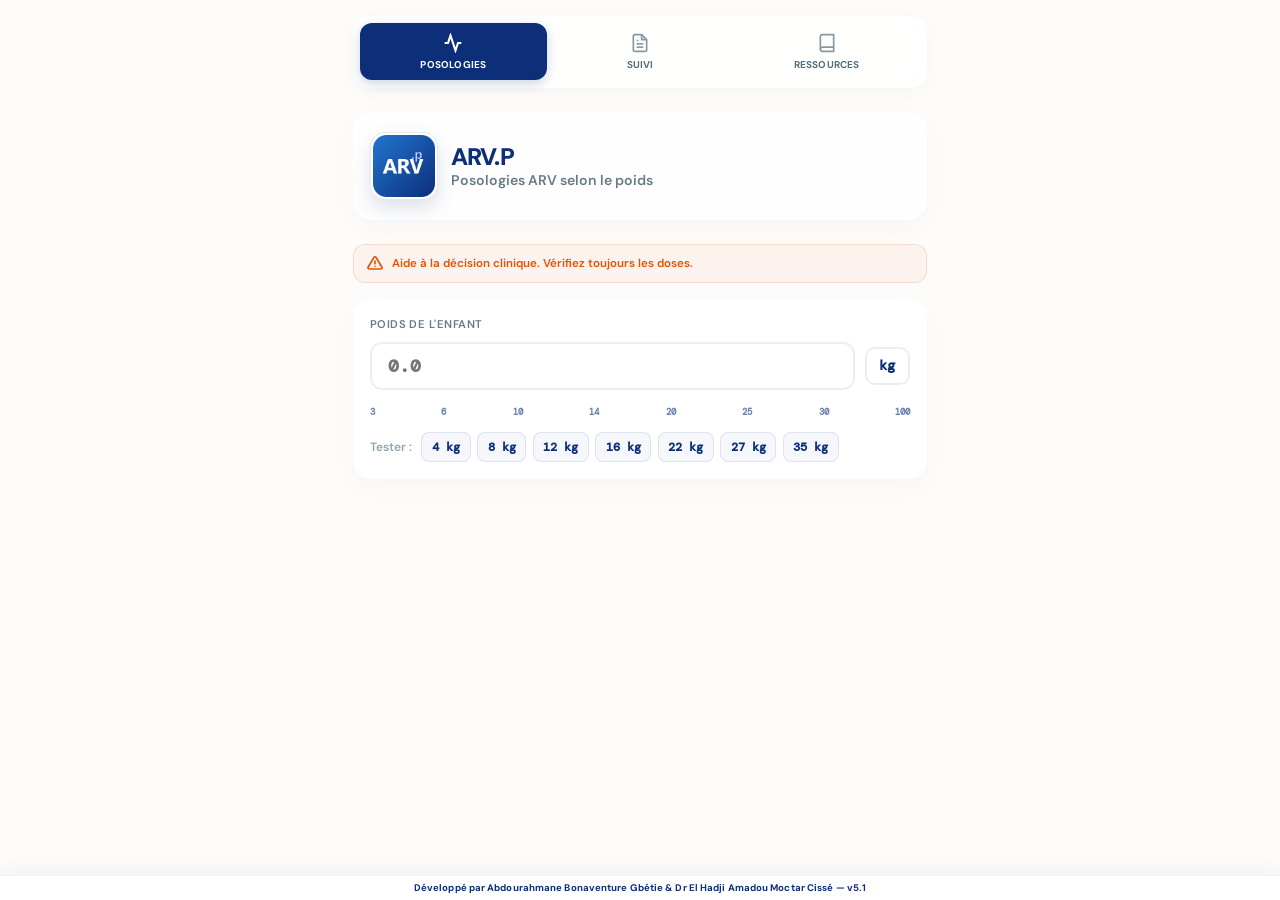
==== www/index.html @ 74e8edb6 "refactor: move project from C:/OneDrive to D:/ — remove all hardcoded C: paths, add .gitattributes f" ====
<!DOCTYPE html>
<html lang="fr">
<head>
  <meta charset="UTF-8"/>
  <meta name="viewport" content="width=device-width,initial-scale=1,viewport-fit=cover"/>
  <title>ARV.P</title>
  <meta name="description" content="Calculateur posologies ARV pédiatriques — Sénégal / OMS"/>
  <meta name="theme-color" content="#0d2f7a"/>
  <meta name="mobile-web-app-capable" content="yes"/>
  <meta name="apple-mobile-web-app-status-bar-style" content="black-translucent"/>
  <meta name="apple-mobile-web-app-title" content="ARV.P"/>
  <link rel="manifest" href="manifest.json"/>
  <link rel="apple-touch-icon" href="icons/icon-192.png"/>
  <link rel="icon" type="image/png" href="icons/icon-192.png"/>
  <link rel="preconnect" href="https://fonts.googleapis.com"/>
  <link href="https://fonts.googleapis.com/css2?family=DM+Sans:wght@400;500;600;700&family=DM+Mono:wght@400;500&display=swap" rel="stylesheet"/>
  <link rel="stylesheet" href="css/styles.css"/>
</head>
<body>
<div id="root">
  <div class="bg" aria-hidden="true"></div>
  <div id="app" role="main">
    <div class="install-banner" id="installBanner" role="complementary" aria-label="Installation de l'application">
      <div class="itext">Installer l'app sur votre téléphone pour l'utiliser hors ligne</div>
      <button type="button" class="ibtn" id="installBtn">Installer</button>
      <button type="button" class="idismiss" id="dismissBtn" aria-label="Fermer">✕</button>
    </div>

    <!-- Navigation Tabs -->
    <nav class="nav-tabs" id="navTabs">
      <button type="button" class="nav-btn active" data-page="calc">
        <svg width="20" height="20" viewBox="0 0 24 24" fill="none" stroke="currentColor" stroke-width="2"><path d="M22 12h-4l-3 9L9 3l-3 9H2"/></svg>
        <span>Posologies</span>
      </button>
      <button type="button" class="nav-btn" data-page="suivi">
        <svg width="20" height="20" viewBox="0 0 24 24" fill="none" stroke="currentColor" stroke-width="2"><path d="M14 2H6a2 2 0 0 0-2 2v16a2 2 0 0 0 2 2h12a2 2 0 0 0 2-2V8z"/><polyline points="14 2 14 8 20 8"/><line x1="16" y1="13" x2="8" y2="13"/><line x1="16" y1="17" x2="8" y2="17"/><polyline points="10 9 9 9 8 9"/></svg>
        <span>Suivi</span>
      </button>
      <button type="button" class="nav-btn" data-page="res">
        <svg width="20" height="20" viewBox="0 0 24 24" fill="none" stroke="currentColor" stroke-width="2"><path d="M4 19.5A2.5 2.5 0 0 1 6.5 17H20"/><path d="M6.5 2H20v20H6.5A2.5 2.5 0 0 1 4 19.5v-15A2.5 2.5 0 0 1 6.5 2z"/></svg>
        <span>Ressources</span>
      </button>
    </nav>

    <div class="header">
      <div class="header-top">
        <div class="hicon">
          <img src="icons/icon-192.png" alt="Logo PEC VIH">
        </div>
        <div class="header-titles">
          <h1>ARV.P</h1>
          <div class="subtitle" id="pageSubtitle">Posologies ARV selon le poids</div>
        </div>
      </div>
    </div>

    <!-- PAGE CALCULATEUR -->
    <div id="page-calc" class="page-content active">
      <div class="disclaimer">
        <svg width="16" height="16" viewBox="0 0 24 24" fill="none" stroke="currentColor" stroke-width="2.5" stroke-linecap="round" stroke-linejoin="round"><path d="M10.29 3.86L1.82 18a2 2 0 0 0 1.71 3h16.94a2 2 0 0 0 1.71-3L13.71 3.86a2 2 0 0 0-3.42 0z"/><line x1="12" y1="9" x2="12" y2="13"/><line x1="12" y1="17" x2="12.01" y2="17"/></svg>
        <span>Aide à la décision clinique. Vérifiez toujours les doses.</span>
      </div>

      <div class="card">
        <label class="wlabel" for="poids">Poids de l'enfant</label>
        <div class="wrow">
          <input type="number" id="poids" class="winput" step="0.1" min="0" placeholder="0.0" inputmode="decimal" aria-label="Poids de l'enfant en kilogrammes"/>
          <span class="ubadge">kg</span>
        </div>
        <div class="rbar" id="rbar" aria-hidden="true"></div>
        <div class="rlabels"><span>3</span><span>6</span><span>10</span><span>14</span><span>20</span><span>25</span><span>30</span><span>100</span></div>
        <div class="qtests">
          <span class="sep">Tester :</span>
          <button type="button" class="qbtn" data-kg="4">4 kg</button>
          <button type="button" class="qbtn" data-kg="8">8 kg</button>
          <button type="button" class="qbtn" data-kg="12">12 kg</button>
          <button type="button" class="qbtn" data-kg="16">16 kg</button>
          <button type="button" class="qbtn" data-kg="22">22 kg</button>
          <button type="button" class="qbtn" data-kg="27">27 kg</button>
          <button type="button" class="qbtn" data-kg="35">35 kg</button>
        </div>
      </div>
      <div id="error" style="display:none" class="errmsg" role="alert" aria-live="assertive">
        <svg width="15" height="15" viewBox="0 0 24 24" fill="none" stroke="currentColor" stroke-width="2" aria-hidden="true"><circle cx="12" cy="12" r="10"/><line x1="12" y1="8" x2="12" y2="12"/><line x1="12" y1="16" x2="12.01" y2="16"/></svg>
        <span id="errtxt"></span>
      </div>
      <div id="results" style="display:none" aria-live="polite" aria-label="Résultats des posologies"></div>
    </div>

    <!-- PAGE SUIVI -->
    <div id="page-suivi" class="page-content">
      <div id="results-suivi"></div>
    </div>

    <!-- PAGE RESSOURCE -->
    <div id="page-res" class="page-content">
      <div class="card" style='border-left:4px solid #1a4a96'><div class='slabel' style='color:#1a4a96;font-size:.9rem'>🚨 SIGNES D'APPEL DU VIH CHEZ L'ENFANT</div><div style='font-size:.78rem;color:#1a3a5c;margin-bottom:.8rem;line-height:1.4'>Rechercher systématiquement ces signes chez tout enfant suspecté ou confirmé VIH+ :</div><div style='font-size:.75rem;font-weight:700;margin-top:.6rem;color:#1a4a96;text-transform:uppercase'>Cassure de la courbe staturo-pondérale</div><ul class='rlist'><li class='ritem'><span class='rdot' style='background:#1a4a96'></span>Mauvaise prise pondérale</li><li class='ritem'><span class='rdot' style='background:#1a4a96'></span>Mauvaise croissance staturale</li></ul><div style='font-size:.75rem;font-weight:700;margin-top:.6rem;color:#1a4a96;text-transform:uppercase'>Signes neurologiques</div><ul class='rlist'><li class='ritem'><span class='rdot' style='background:#1a4a96'></span>Microcéphalie acquise</li><li class='ritem'><span class='rdot' style='background:#1a4a96'></span>Dyspraxie bucco-lingale</li></ul><div style='font-size:.75rem;font-weight:700;margin-top:.6rem;color:#1a4a96;text-transform:uppercase'>Infections</div><ul class='rlist'><li class='ritem'><span class='rdot' style='background:#1a4a96'></span>Muguet étendu hors période néonatale</li><li class='ritem'><span class='rdot' style='background:#1a4a96'></span>Écoulement de l'oreille persistant</li><li class='ritem'><span class='rdot' style='background:#1a4a96'></span>Infections sévères répétées</li></ul></div>
      <div class="card" style="padding:0; overflow:hidden; margin-bottom:.7rem; border-left:4px solid #1a5a9a">
        <div style="padding:1rem; padding-bottom:0">
          <div class="slabel" style="color:#1a5a9a; font-size:.9rem">Algorithme du diagnostic — enfant de moins de 14 mois</div>
        </div>
        <infant-followup-flowchart></infant-followup-flowchart>
      </div>
      <div class="card" style="padding:0; overflow:hidden; margin-bottom:.7rem; border-left:4px solid #b91c1c">
        <div style="padding:1rem; padding-bottom:0">
          <div class="slabel" style="color:#b91c1c; font-size:.9rem">Organigramme MVA — Prise en charge du VIH chez l'enfant</div>
        </div>
        <mva-pediatric-flowchart></mva-pediatric-flowchart>
      </div>
      <div id="results-res"></div>
    </div>

    <div class="footer">
      <div class="fauth">Développé par Abdourahmane Bonaventure Gbétie &amp; Dr El Hadji Amadou Moctar Cissé — v5.1</div>
    </div>
  </div>
</div>
<script src="js/data.js"></script>
<script src="js/validation.js"></script>
<script src="js/classification.js"></script>
<script src="js/render.js"></script>
<script src="js/ui.js"></script>
<script src="js/mva-pediatric-flowchart.js"></script>
<script src="js/infant-followup-flowchart.js"></script>
</body>
</html>
---- www/css/styles.css ----
*{box-sizing:border-box;margin:0;padding:0}
html{height:100%}
body{font-family:'DM Sans',sans-serif;background:#fdfcfb;height:100%;overflow:hidden;color:#2c3e50;line-height:1.5}
#root{position:fixed;inset:0;overflow-y:scroll;overflow-x:hidden;-webkit-overflow-scrolling:touch;overscroll-behavior:none;background:url(icons/ARV-P.png) center/cover no-repeat fixed}
.bg{position:fixed;top:0;left:0;width:100%;height:100%;z-index:-1;pointer-events:none}
.bg::before{
  content:'';position:absolute;top:0;left:0;width:100%;height:100%;
  background-color: transparent;
  background-image: url(icons/ARV-P.png);
  background-size: cover;
  background-position: center center;
  background-repeat: no-repeat;
  opacity: 0.08;
  filter: none;
}
#app{
  position:relative;
  z-index:1;
  max-width:600px;
  margin:0 auto;
  padding-top: max(1rem, env(safe-area-inset-top));
  padding-left: max(0.8rem, env(safe-area-inset-left));
  padding-right: max(0.8rem, env(safe-area-inset-right));
  padding-bottom: calc(100px + env(safe-area-inset-bottom));
  min-height: 100vh;
}

.nav-tabs {
  display: flex;
  background: rgba(255, 255, 255, 0.8);
  backdrop-filter: blur(12px);
  -webkit-backdrop-filter: blur(12px);
  border-radius: 16px;
  padding: 0.4rem;
  margin-bottom: 1.5rem;
  border: 1px solid rgba(255, 255, 255, 0.8);
  box-shadow: 0 4px 20px rgba(0,0,0,0.03);
  position: sticky;
  top: 1rem;
  z-index: 100;
}
.nav-btn {
  flex: 1;
  border: none;
  background: transparent;
  padding: 0.6rem 0.2rem;
  border-radius: 12px;
  display: flex;
  flex-direction: column;
  align-items: center;
  gap: 0.3rem;
  color: #546e7a;
  cursor: pointer;
  transition: all 0.2s ease;
  font-family: inherit;
}
.nav-btn span { font-size: 0.62rem; font-weight: 700; text-transform: uppercase; letter-spacing: 0.02em; }
.nav-btn svg { opacity: 0.7; }
.nav-btn.active { background: #0d2f7a; color: #fff; box-shadow: 0 4px 12px rgba(13,47,122,0.2); }
.nav-btn.active svg { opacity: 1; stroke-width: 2.5; }

.page-content { display: none; animation: fadeIn 0.3s ease; }
.page-content.active { display: block; }

@keyframes fadeIn { from { opacity: 0; transform: translateY(10px); } to { opacity: 1; transform: translateY(0); } }

.header{background:rgba(255,255,255,0.75);border-radius:20px;padding:1.2rem 1rem;margin-bottom:1.5rem;border:1px solid rgba(255,255,255,0.8);backdrop-filter:blur(12px);-webkit-backdrop-filter:blur(12px);box-shadow: 0 8px 32px rgba(0,0,0,0.03)}
.header-top{display:flex;flex-direction:row;align-items:center;text-align:left;gap:0.8rem;margin-bottom:0}
.hicon{width:clamp(54px, 16vw, 68px);height:clamp(54px, 16vw, 68px);border-radius:15px;display:flex;align-items:center;justify-content:center;flex-shrink:0;box-shadow:0 8px 20px rgba(13,47,122,0.15);overflow:hidden;background:#fff;padding:2px;border:1px solid rgba(13,47,122,0.1)}
.hicon img{width:100%;height:100%;object-fit:contain;display:block}
.header-titles{display:flex;flex-direction:column;gap:0.1rem;flex:1;min-width:0}
h1{font-size:clamp(1.2rem, 4.5vw, 1.5rem);font-weight:850;color:#0d2f7a;letter-spacing:-0.03em;line-height:1.1;overflow-wrap:break-word}
.subtitle{font-size:clamp(0.75rem, 3vw, 0.88rem);color:#546e7a;margin-left:0;font-weight:600;opacity:0.9;line-height:1.2;overflow-wrap:break-word}

.disclaimer{
  display: flex;
  align-items: center;
  gap: 0.6rem;
  background: rgba(230, 81, 0, 0.05);
  border: 1px solid rgba(230, 81, 0, 0.15);
  border-radius: 12px;
  padding: 0.6rem 0.8rem;
  margin-bottom: 1rem;
  color: #e65100;
  font-size: 0.72rem;
  font-weight: 600;
  backdrop-filter: blur(8px);
}

.card{background:rgba(255,255,255,0.85);border-radius:18px;border:1px solid rgba(255,255,255,1);padding:1rem;margin-bottom:1rem;backdrop-filter:blur(10px);box-shadow: 0 8px 30px rgba(0,0,0,0.03)}
.wlabel{font-size:0.7rem;font-weight:600;letter-spacing:0.04em;text-transform:uppercase;color:#546e7a;margin-bottom:0.6rem;display:block;opacity:0.9}
.wrow{display:flex;align-items:center;gap:0.6rem}
.winput{flex:1;height:48px;border:2px solid rgba(13,47,122,0.08);border-radius:12px;padding:0 1rem;font-size:1.1rem;font-family:'DM Mono',monospace;font-weight:600;color:#0d2f7a;background:rgba(255,255,255,0.9);outline:none;transition: all 0.2s ease}
.winput:focus{border-color:#0d2f7a;background:#fff;box-shadow: 0 0 0 4px rgba(13,47,122,0.05)}
.ubadge{font-family:'DM Mono',monospace;font-size:0.85rem;font-weight:600;color:#0d2f7a;background:#fff;border:2px solid rgba(13,47,122,0.08);border-radius:10px;padding:0.4rem 0.8rem;flex-shrink:0}
.rbar{margin-top:0.6rem;display:flex;gap:2px;height:4px}
.rseg{flex:1;border-radius:3px;background:rgba(26,79,150,.15);transition:background .2s}
.rseg.active{background:#2176d2}
.rlabels{display:flex;justify-content:space-between;margin-top:2px}
.rlabels span{font-family:'DM Mono',monospace;font-size:0.55rem;color:rgba(13,47,122,0.6);font-weight:600}
.qtests{display:flex;gap:0.4rem;flex-wrap:wrap;margin-top:0.8rem;align-items:center}
.qbtn{background:rgba(13,47,122,0.04);border:1px solid rgba(13,47,122,0.1);border-radius:8px;padding:0.4rem 0.6rem;font-family:'DM Mono',monospace;font-size:0.75rem;color:#0d2f7a;cursor:pointer;font-weight:600;transition: all 0.2s ease}
.qbtn:hover{background:rgba(13,47,122,0.08);border-color:rgba(13,47,122,0.2)}
.qbtn:active{transform: scale(0.96)}
.sep{color:#90a4ae;font-size:0.75rem;font-weight:600;margin-right:0.2rem}
.errmsg{background:rgba(255,220,220,.8);border:1px solid rgba(200,50,50,.3);color:#7a1212;border-radius:9px;padding:.7rem .9rem;font-size:.83rem;margin-bottom:.85rem;display:flex;align-items:center;gap:.45rem}
.slabel{font-size:0.64rem;font-weight:700;letter-spacing:0.04em;text-transform:uppercase;margin-bottom:1rem;display:flex;align-items:center;gap:0.35rem;white-space:nowrap}
.slabel::after{content:'';flex:1;height:1px;background:currentColor;opacity:0.1}
.sbadge{display:inline-block;padding:2px 6px;border-radius:4px;font-size:0.6rem;font-weight:800;border:1.5px solid;letter-spacing:0.04em;white-space:nowrap;vertical-align:middle}

.dchip {
  position: relative;
  background: rgba(255, 255, 255, 0.7);
  border-radius: 18px;
  padding: 1.1rem;
  padding-right: 3.8rem;
  margin-bottom: 0.8rem;
  border: 1px solid rgba(255, 255, 255, 0.8);
  box-shadow: 0 4px 12px rgba(0,0,0,0.02);
  display: flex;
  flex-direction: column;
  align-items: stretch;
  overflow: hidden;
}
.dchip-content {
  position: relative;
  z-index: 2;
  width: 100%;
}
.dname {
  font-size: 0.9rem;
  font-weight: 800;
  color: #0d2f7a;
  margin-bottom: 0.6rem;
  line-height: 1.2;
  word-wrap: break-word;
  padding-right: 0;
  display: flex;
  align-items: center;
  flex-wrap: wrap;
  gap: 0.4rem;
}
.disp-tag {
  font-size: 0.52rem;
  font-weight: 800;
  color: #fff;
  padding: 2px 6px;
  border-radius: 4px;
  text-transform: uppercase;
  letter-spacing: 0.02em;
  flex-shrink: 0;
  vertical-align: middle;
  margin-left: 8px;
  display: inline-block;
  opacity: 0.9;
}
.dchip-badges {
  display: flex;
  flex-wrap: wrap;
  gap: 0.5rem;
  padding: 0.4rem 0.2rem 0.1rem;
  border-top: 1px dashed rgba(0, 0, 0, 0.12);
  margin-top: 0.2rem;
}
.dchip-badge {
  display: inline-flex;
  align-items: center;
  font-size: 0.72rem;
  background: rgba(255, 255, 255, 0.55);
  border-radius: 8px;
  padding: 0.2rem 0.5rem;
}
.dchip-badge .disp-tag { margin-left: 6px; }
.dchip-mini-bottle {
  position: absolute;
  right: 10px;
  top: 50%;
  transform: translateY(-50%);
  height: 55px;
  width: auto;
  z-index: 1;
  opacity: 0.85;
  filter: drop-shadow(0 2px 6px rgba(0,0,0,0.12));
  pointer-events: none;
  display: block !important;
}
.ddose { position: relative; z-index: 2; width: 100%; }
.ddose-val{font-family:'DM Mono',monospace;font-size:0.88rem;font-weight:700;color:#0d2f7a}
.ddose-tag{font-size:0.58rem;font-weight:600;color:#546e7a;background:rgba(0,0,0,0.04);border-radius:5px;padding:0.15rem 0.4rem}
.ddose-heure{font-size:0.65rem;font-weight:600;color:#e65100;background:#fff3e0;border-radius:6px;padding:0.2rem 0.5rem}

.ddose-ms{display:inline-flex;flex-direction:column;background:rgba(255,255,255,0.5);border-radius:12px;padding:0.4rem 0.5rem;min-width:3.2rem;border:1px solid rgba(0,0,0,0.03)}
.ddose-lbl{font-size:0.58rem;font-weight:700;color:#546e7a;text-transform:uppercase;margin-bottom:0.3rem;text-align:center}
.pill-label{font-family:'DM Mono',monospace;font-size:0.75rem;font-weight:700;color:#0d2f7a;text-align:center;margin-top:0.2rem}
.pills-row{display:flex;flex-wrap:wrap;align-items:center;justify-content:center;gap:3px}

.protocole-box{display:flex;align-items:flex-start;gap:0.6rem;background:rgba(255,255,255,0.4);border-radius:12px;padding:0.8rem 1rem;margin-top:0.5rem;border:1px solid rgba(0,0,0,0.02)}
.protocole-lbl{font-size:0.65rem;font-weight:800;text-transform:uppercase;letter-spacing:0.05em;padding:0.2rem 0.4rem;border-radius:4px;background:rgba(0,0,0,0.05);flex-shrink:0}
.protocole-txt{font-size:0.82rem;font-weight:500;line-height:1.5;white-space:pre-line}
.tbtn{width:100%;background:rgba(255,255,255,0.7);border:1px solid rgba(255,255,255,1);border-radius:18px;padding:1.1rem 1.4rem;font-family:'DM Sans',sans-serif;font-size:0.9rem;font-weight:600;color:#0d2f7a;cursor:pointer;display:flex;align-items:center;justify-content:space-between;transition:all 0.2s;margin-bottom:.5rem;backdrop-filter:blur(10px);box-shadow: 0 4px 15px rgba(0,0,0,0.02)}
.tbtn.active{background:rgba(255,255,255,0.95);color:#0d2f7a;box-shadow: 0 8px 25px rgba(0,0,0,0.05);border-radius:18px 18px 0 0;margin-bottom:0}
.io-panel{max-height:0;overflow:hidden;transition:max-height .35s ease,opacity .25s ease,margin .25s ease;opacity:0;margin:0 .5rem .5rem;border-radius:0 0 14px 14px}
.io-panel.open{max-height:2000px;opacity:1;margin:0 .5rem .6rem}
.chevron{transition:transform .3s ease;flex-shrink:0}
.chevron.open{transform:rotate(180deg)}
.twrap{border-radius:8px;border:1px solid rgba(26,79,150,.2);overflow:hidden}
table{width:100%;border-collapse:separate;border-spacing:0;font-size:0.75rem;border-radius:12px;overflow:hidden;border:1px solid rgba(13,47,122,0.08)}
th{background:rgba(13,47,122,0.05);font-weight:700;font-size:0.65rem;letter-spacing:0.05em;text-transform:uppercase;color:#0d2f7a;padding:0.6rem 0.8rem;text-align:left;border-bottom:1px solid rgba(13,47,122,0.08)}
td{padding:0.6rem 0.8rem;border-bottom:1px solid rgba(13,47,122,0.04);color:#000}
tr:last-child td{border-bottom:none}
tr.hl td{background:rgba(13,47,122,0.08);font-weight:700;color:#000}
.rlist{list-style:none}
.ritem{padding:.4rem 0;border-bottom:1px solid rgba(26,79,150,.08);font-size:.8rem;color:#1a3a5c;display:flex;align-items:flex-start;gap:.45rem;line-height:1.42;overflow-wrap:break-word;word-break:break-word}
.ritem:last-child{border-bottom:none}
.rdot{width:5px;height:5px;border-radius:50%;background:#2176d2;margin-top:.4rem;flex-shrink:0}
.install-banner{display:none;background:rgba(200,225,255,.88);border:1px solid rgba(26,79,150,.35);border-radius:11px;padding:.8rem .95rem;margin-bottom:.85rem;align-items:center;gap:.65rem}
.install-banner.show{display:flex}
.ibtn{background:#1a5ab8;color:#fff;border:none;border-radius:7px;padding:.45rem .9rem;font-family:'DM Sans',sans-serif;font-size:.8rem;font-weight:700;cursor:pointer;flex-shrink:0}
.itext{font-size:.78rem;color:#0d2a4a;flex:1;overflow:hidden;text-overflow:ellipsis;white-space:nowrap}
.idismiss{background:none;border:none;color:rgba(26,79,150,.5);font-size:1.1rem;cursor:pointer;padding:0 .2rem;flex-shrink:0}

.footer{position:fixed;bottom:0;left:0;right:0;z-index:1000;text-align:center;padding:0.3rem 1rem;background:rgba(255,255,255,0.85);backdrop-filter:blur(12px);-webkit-backdrop-filter:blur(12px);border-top:1px solid rgba(0,0,0,0.05);box-shadow:0 -4px 20px rgba(0,0,0,0.05);padding-bottom:max(0.3rem,env(safe-area-inset-bottom));transition:transform .3s ease,opacity .3s ease}
.fsrc{font-size:0.58rem;color:#546e7a;margin-bottom:0.05rem;line-height:1.1;opacity:0.8}
.fauth{font-size:0.6rem;color:#0d2f7a;font-weight:700;letter-spacing:0.01em;overflow-wrap:break-word;word-break:break-word}

@media (max-width: 360px) {
  .dchip { padding: 0.8rem; padding-right: 3rem; }
  .dchip-mini-bottle { height: 42px; right: 8px; }
  .dname { font-size: 0.82rem; }
  .slabel { white-space: normal; font-size: 0.58rem; }
  .ddose-val { font-size: 0.8rem; }
  .card { padding: 0.8rem; }
  .nav-btn { padding: 0.45rem 0.15rem; gap: 0.2rem; }
  .nav-btn span { font-size: 0.55rem; }
  .nav-btn svg { width: 17px; height: 17px; }
  .qbtn { padding: 0.3rem 0.5rem; font-size: 0.7rem; }
  table { font-size: 0.68rem; }
  th { font-size: 0.58rem; padding: 0.5rem 0.6rem; }
  td { font-size: 0.68rem; padding: 0.5rem 0.6rem; }
  .ritem { font-size: 0.75rem; }
  .disclaimer { font-size: 0.68rem; padding: 0.5rem 0.6rem; }
  .fauth { font-size: 0.55rem; }
  .ubadge { padding: 0.3rem 0.6rem; font-size: 0.8rem; }
}

@media (prefers-color-scheme: dark) {
  body { background: #0a0a0a; color: #e0e0e0; }
  #root { background: #0a0a0a url(icons/ARV-P.png) center/cover no-repeat fixed; }
  .bg::before { background-color: #0a0a0a; }

  .header, .card, .footer, .tbtn, .nav-tabs {
    background: rgba(25, 25, 25, 0.8);
    border-color: rgba(255, 255, 255, 0.1);
    box-shadow: 0 8px 32px rgba(0,0,0,0.4);
  }

  h1, .ddose-val, .pill-label, .fauth, .qbtn { color: #82b1ff; }
  .subtitle, .wlabel, .fsrc, .ddose-lbl, .ddose-tag { color: #b0bec5; }

  .hicon { background: #1e1e1e; border-color: rgba(255, 255, 255, 0.1); }

  .winput {
    background: rgba(40, 40, 40, 0.9);
    border-color: rgba(255, 255, 255, 0.1);
    color: #fff;
  }
  .winput:focus { border-color: #82b1ff; box-shadow: 0 0 0 4px rgba(130, 177, 255, 0.15); }

  .ubadge { background: #1e1e1e; border-color: rgba(255, 255, 255, 0.1); color: #82b1ff; }

  .qbtn { background: rgba(130, 177, 255, 0.1); border-color: rgba(130, 177, 255, 0.2); }
  .qbtn:hover { background: rgba(130, 177, 255, 0.2); }

  .dchip { background: rgba(255, 255, 255, 0.05); border-color: rgba(255, 255, 255, 0.05); }
  .ddose-ms, .protocole-box, .sbadge { background: rgba(255, 255, 255, 0.08); border-color: rgba(255, 255, 255, 0.05); }

  .tbtn.active { background: rgba(40, 40, 40, 0.95); }

  .ritem { color: #cfd8dc; border-bottom-color: rgba(255, 255, 255, 0.05); }
  td { color: #e0e0e0; border-bottom-color: rgba(255, 255, 255, 0.05); }
  th { background: rgba(130, 177, 255, 0.1); color: #82b1ff; border-bottom-color: rgba(255, 255, 255, 0.1); }
  table { border-color: rgba(255, 255, 255, 0.1); }
  tr.hl td { background: rgba(130, 177, 255, 0.15); color: #82b1ff; }
}
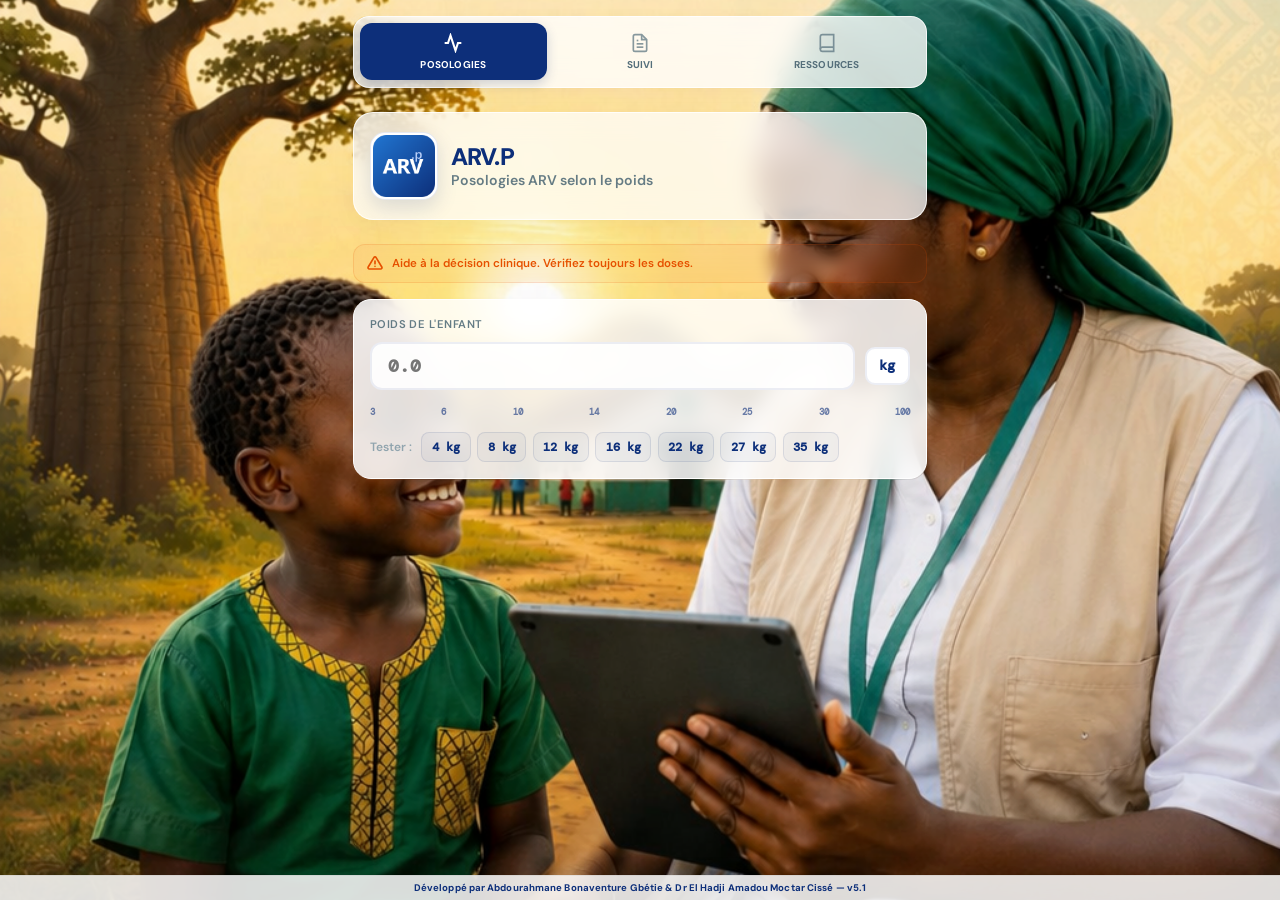
==== commit 3852d106: "Suppression definitive des sections Effets secondaires et Infections opportunistes (v5000.26)" ====
--- a/www/index.html
+++ b/www/index.html
@@ -64,7 +64,7 @@
       <div class="card">
         <label class="wlabel" for="poids">Poids de l'enfant</label>
         <div class="wrow">
-          <input type="number" id="poids" class="winput" step="0.1" min="0" placeholder="0.0" inputmode="decimal" aria-label="Poids de l'enfant en kilogrammes"/>
+          <input type="text" id="poids" class="winput" placeholder="0.0" inputmode="decimal" pattern="[0-9]*[.,]?[0-9]*" autocomplete="off" aria-label="Poids de l'enfant en kilogrammes"/>
           <span class="ubadge">kg</span>
         </div>
         <div class="rbar" id="rbar" aria-hidden="true"></div>
@@ -94,12 +94,12 @@
 
     <!-- PAGE RESSOURCE -->
     <div id="page-res" class="page-content">
-      <div class="card" style='border-left:4px solid #1a4a96'><div class='slabel' style='color:#1a4a96;font-size:.9rem'>🚨 SIGNES D'APPEL DU VIH CHEZ L'ENFANT</div><div style='font-size:.78rem;color:#1a3a5c;margin-bottom:.8rem;line-height:1.4'>Rechercher systématiquement ces signes chez tout enfant suspecté ou confirmé VIH+ :</div><div style='font-size:.75rem;font-weight:700;margin-top:.6rem;color:#1a4a96;text-transform:uppercase'>Cassure de la courbe staturo-pondérale</div><ul class='rlist'><li class='ritem'><span class='rdot' style='background:#1a4a96'></span>Mauvaise prise pondérale</li><li class='ritem'><span class='rdot' style='background:#1a4a96'></span>Mauvaise croissance staturale</li></ul><div style='font-size:.75rem;font-weight:700;margin-top:.6rem;color:#1a4a96;text-transform:uppercase'>Signes neurologiques</div><ul class='rlist'><li class='ritem'><span class='rdot' style='background:#1a4a96'></span>Microcéphalie acquise</li><li class='ritem'><span class='rdot' style='background:#1a4a96'></span>Dyspraxie bucco-lingale</li></ul><div style='font-size:.75rem;font-weight:700;margin-top:.6rem;color:#1a4a96;text-transform:uppercase'>Infections</div><ul class='rlist'><li class='ritem'><span class='rdot' style='background:#1a4a96'></span>Muguet étendu hors période néonatale</li><li class='ritem'><span class='rdot' style='background:#1a4a96'></span>Écoulement de l'oreille persistant</li><li class='ritem'><span class='rdot' style='background:#1a4a96'></span>Infections sévères répétées</li></ul></div>
-      <div class="card" style="padding:0; overflow:hidden; margin-bottom:.7rem; border-left:4px solid #1a5a9a">
-        <div style="padding:1rem; padding-bottom:0">
-          <div class="slabel" style="color:#1a5a9a; font-size:.9rem">Algorithme du diagnostic — enfant de moins de 14 mois</div>
+      <div class="card" style="padding:0; overflow:hidden; margin-bottom:.7rem; border-left:4px solid #1a4a96">
+        <div style="padding:0.6rem 1rem; background:rgba(26,74,150,0.05); display:flex; align-items:center; justify-content:space-between">
+          <span style="font-size:.72rem; color:#546e7a; font-weight:600">Touchez pour afficher en plein écran</span>
+          <span style="font-size:.68rem; color:#1a4a96; font-weight:700">🔍 Plein écran</span>
         </div>
-        <infant-followup-flowchart></infant-followup-flowchart>
+        <img src="icons/signes_appel_vih_pediatrique.webp" alt="Signes d'appel du VIH pédiatrique" class="zoomable" width="1716" height="1235" tabindex="0" role="button" aria-label="Agrandir l'affiche des signes d'appel" style="width:100%; height:auto; display:block; cursor:zoom-in" />
       </div>
       <div class="card" style="padding:0; overflow:hidden; margin-bottom:.7rem; border-left:4px solid #b91c1c">
         <div style="padding:1rem; padding-bottom:0">
@@ -107,7 +107,79 @@
         </div>
         <mva-pediatric-flowchart></mva-pediatric-flowchart>
       </div>
-      <div id="results-res"></div>
+
+      <!-- MVA : définition (aide-mémoire PEC_MVA) -->
+      <div class="card mva-card">
+        <div class="slabel" style="color:#b91c1c;font-size:.9rem">MVA — Définition</div>
+        <div class="mva-intro">Un enfant est à un stade avancé de la maladie à VIH (MVA) s’il répond à l’un des critères suivants :</div>
+        <div class="mva-block">
+          <div class="mva-block-head"><span class="mva-block-title">Enfant de moins de 5 ans</span><span class="mva-tag red">D’emblée MVA</span></div>
+          <div class="mva-text">Un enfant nouvellement dépisté est classé MVA quel que soit son stade clinique.</div>
+          <div class="mva-note"><b>NB :</b> les enfants de moins de 5 ans sous TAR depuis plus d’un an avec CV indétectable ne sont plus classés MVA.</div>
+        </div>
+        <div class="mva-block" style="margin-bottom:0">
+          <div class="mva-block-head"><span class="mva-block-title">Enfant de plus de 5 ans</span><span class="mva-tag orange">Un seul suffit</span></div>
+          <ul class="rlist">
+            <li class="ritem"><span class="rdot" style="background:#b91c1c"></span>Stades 3 ou 4</li>
+            <li class="ritem"><span class="rdot" style="background:#b91c1c"></span>Stade 1 ou 2 avec taux de CD4+ &lt; 200 /mm³</li>
+            <li class="ritem"><span class="rdot" style="background:#b91c1c"></span>Retour aux soins après une interruption thérapeutique</li>
+            <li class="ritem"><span class="rdot" style="background:#b91c1c"></span>Échec thérapeutique</li>
+          </ul>
+        </div>
+      </div>
+
+      <!-- MVA : conduite à tenir -->
+      <div class="card mva-card">
+        <div class="slabel" style="color:#b91c1c;font-size:.9rem">Conduite à tenir devant une MVA</div>
+        <div class="mva-block">
+          <div class="mva-q">Est-ce une MVA ?</div>
+          <div class="mva-branch"><span class="mva-tag blue">&lt; 5 ans</span><span>Toujours MVA (sauf TAR &gt; 1 an + CV indétectable)</span></div>
+          <div class="mva-branch"><span class="mva-tag blue">&gt; 5 ans</span><span>Stade 3 ou 4 · stade 1 ou 2 avec CD4 &lt; 200 /mm³ · retour aux soins après interruption · échec thérapeutique</span></div>
+          <div class="mva-branch" style="margin-bottom:0"><span class="mva-tag green">Non</span><span>Suivi habituel</span></div>
+        </div>
+        <div style="font-size:.75rem;font-weight:700;margin:.2rem 0 .5rem;color:#b91c1c;text-transform:uppercase">Si oui : S · T · O · P</div>
+        <div class="mva-step">
+          <div class="mva-letter" style="background:#1a5ab8">S</div>
+          <div><div class="mva-step-title">Dépister <small>(Screen)</small></div><div class="mva-text">CD4 · tuberculose (TB-LAM urinaire, Xpert) · cryptococcose (CrAg LFA) · malnutrition</div></div>
+        </div>
+        <div class="mva-step">
+          <div class="mva-letter" style="background:#b91c1c">T</div>
+          <div><div class="mva-step-title">Traiter <small>(Treat)</small></div><div class="mva-text">Traiter sans délai les affections opportunistes, selon le protocole national</div></div>
+        </div>
+        <div class="mva-step">
+          <div class="mva-letter" style="background:#2e7d32">O</div>
+          <div><div class="mva-step-title">Optimiser le TAR <small>(Optimize)</small></div><div class="mva-text">Charge virale · dépister l’échec thérapeutique · renforcer l’ETP · schéma TAR optimisé</div></div>
+        </div>
+        <div class="mva-step" style="margin-bottom:0">
+          <div class="mva-letter" style="background:#e65100">P</div>
+          <div><div class="mva-step-title">Prévenir <small>(Prevent)</small></div><div class="mva-text">TPT · cotrimoxazole · vaccination adaptée</div></div>
+        </div>
+      </div>
+
+      <!-- MVA : vaccination -->
+      <div class="card mva-card">
+        <div class="slabel" style="color:#b91c1c;font-size:.9rem">MVA et vaccination</div>
+        <div class="mva-block">
+          <div class="mva-block-head"><span class="mva-block-title">Vaccins inactivés <small style="font-size:0.7rem;font-weight:600;opacity:0.85">(hexavalent)</small></span><span class="mva-tag green">Toujours</span></div>
+          <div class="mva-text">Indiqués même en cas de MVA.</div>
+        </div>
+        <div class="mva-block">
+          <div class="mva-block-head"><span class="mva-block-title">Vaccins vivants atténués (RR)</span><span class="mva-tag orange">Retarder</span></div>
+          <div class="mva-text">Rougeole-Rubéole : à administrer seulement après stabilisation clinique et CV indétectable. 2 doses à 6-12 mois d’intervalle.</div>
+        </div>
+        <div class="mva-block">
+          <div class="mva-block-head"><span class="mva-block-title">BCG</span><span class="mva-tag orange">Différer</span></div>
+          <div class="mva-text">Jusqu’à stabilisation clinique sous TAR + CV indétectable.</div>
+        </div>
+        <div class="mva-block">
+          <div class="mva-block-head"><span class="mva-block-title">Fièvre jaune</span><span class="mva-tag blue">Sous conditions</span></div>
+          <div class="mva-text">Possible après stabilisation clinique + CV indétectable.</div>
+        </div>
+        <div class="mva-block" style="margin-bottom:0">
+          <div class="mva-block-head"><span class="mva-block-title">HPV</span><span class="mva-tag blue">2 doses</span></div>
+          <div class="mva-text">Deux (2) doses espacées de 6 mois chez les filles âgées de 9 à 14 ans.</div>
+        </div>
+      </div>
     </div>
 
     <div class="footer">
@@ -115,12 +187,13 @@
     </div>
   </div>
 </div>
-<script src="js/data.js"></script>
-<script src="js/validation.js"></script>
-<script src="js/classification.js"></script>
-<script src="js/render.js"></script>
-<script src="js/ui.js"></script>
-<script src="js/mva-pediatric-flowchart.js"></script>
-<script src="js/infant-followup-flowchart.js"></script>
+
+  <script src="js/data.js"></script>
+  <script src="js/validation.js"></script>
+  <script src="js/classification.js"></script>
+  <script src="js/render.js"></script>
+  <script src="js/ui.js"></script>
+  <script src="js/mva-pediatric-flowchart.js"></script>
+  <script src="js/infant-followup-flowchart.js"></script>
 </body>
 </html>
--- a/www/css/styles.css
+++ b/www/css/styles.css
@@ -1,12 +1,12 @@
 *{box-sizing:border-box;margin:0;padding:0}
 html{height:100%}
 body{font-family:'DM Sans',sans-serif;background:#fdfcfb;height:100%;overflow:hidden;color:#2c3e50;line-height:1.5}
-#root{position:fixed;inset:0;overflow-y:scroll;overflow-x:hidden;-webkit-overflow-scrolling:touch;overscroll-behavior:none;background:url(icons/ARV-P.png) center/cover no-repeat fixed}
+#root{position:fixed;inset:0;overflow-y:scroll;overflow-x:hidden;-webkit-overflow-scrolling:touch;overscroll-behavior:none;background:url(../icons/ARV-P.png) center/cover no-repeat fixed}
 .bg{position:fixed;top:0;left:0;width:100%;height:100%;z-index:-1;pointer-events:none}
 .bg::before{
   content:'';position:absolute;top:0;left:0;width:100%;height:100%;
   background-color: transparent;
-  background-image: url(icons/ARV-P.png);
+  background-image: url(../icons/ARV-P.png);
   background-size: cover;
   background-position: center center;
   background-repeat: no-repeat;
@@ -21,7 +21,7 @@
   padding-top: max(1rem, env(safe-area-inset-top));
   padding-left: max(0.8rem, env(safe-area-inset-left));
   padding-right: max(0.8rem, env(safe-area-inset-right));
-  padding-bottom: calc(100px + env(safe-area-inset-bottom));
+  padding-bottom: calc(50px + env(safe-area-inset-bottom));
   min-height: 100vh;
 }
 
@@ -197,12 +197,6 @@
 .protocole-box{display:flex;align-items:flex-start;gap:0.6rem;background:rgba(255,255,255,0.4);border-radius:12px;padding:0.8rem 1rem;margin-top:0.5rem;border:1px solid rgba(0,0,0,0.02)}
 .protocole-lbl{font-size:0.65rem;font-weight:800;text-transform:uppercase;letter-spacing:0.05em;padding:0.2rem 0.4rem;border-radius:4px;background:rgba(0,0,0,0.05);flex-shrink:0}
 .protocole-txt{font-size:0.82rem;font-weight:500;line-height:1.5;white-space:pre-line}
-.tbtn{width:100%;background:rgba(255,255,255,0.7);border:1px solid rgba(255,255,255,1);border-radius:18px;padding:1.1rem 1.4rem;font-family:'DM Sans',sans-serif;font-size:0.9rem;font-weight:600;color:#0d2f7a;cursor:pointer;display:flex;align-items:center;justify-content:space-between;transition:all 0.2s;margin-bottom:.5rem;backdrop-filter:blur(10px);box-shadow: 0 4px 15px rgba(0,0,0,0.02)}
-.tbtn.active{background:rgba(255,255,255,0.95);color:#0d2f7a;box-shadow: 0 8px 25px rgba(0,0,0,0.05);border-radius:18px 18px 0 0;margin-bottom:0}
-.io-panel{max-height:0;overflow:hidden;transition:max-height .35s ease,opacity .25s ease,margin .25s ease;opacity:0;margin:0 .5rem .5rem;border-radius:0 0 14px 14px}
-.io-panel.open{max-height:2000px;opacity:1;margin:0 .5rem .6rem}
-.chevron{transition:transform .3s ease;flex-shrink:0}
-.chevron.open{transform:rotate(180deg)}
 .twrap{border-radius:8px;border:1px solid rgba(26,79,150,.2);overflow:hidden}
 table{width:100%;border-collapse:separate;border-spacing:0;font-size:0.75rem;border-radius:12px;overflow:hidden;border:1px solid rgba(13,47,122,0.08)}
 th{background:rgba(13,47,122,0.05);font-weight:700;font-size:0.65rem;letter-spacing:0.05em;text-transform:uppercase;color:#0d2f7a;padding:0.6rem 0.8rem;text-align:left;border-bottom:1px solid rgba(13,47,122,0.08)}
@@ -219,7 +213,7 @@
 .itext{font-size:.78rem;color:#0d2a4a;flex:1;overflow:hidden;text-overflow:ellipsis;white-space:nowrap}
 .idismiss{background:none;border:none;color:rgba(26,79,150,.5);font-size:1.1rem;cursor:pointer;padding:0 .2rem;flex-shrink:0}
 
-.footer{position:fixed;bottom:0;left:0;right:0;z-index:1000;text-align:center;padding:0.3rem 1rem;background:rgba(255,255,255,0.85);backdrop-filter:blur(12px);-webkit-backdrop-filter:blur(12px);border-top:1px solid rgba(0,0,0,0.05);box-shadow:0 -4px 20px rgba(0,0,0,0.05);padding-bottom:max(0.3rem,env(safe-area-inset-bottom));transition:transform .3s ease,opacity .3s ease}
+.footer{position:fixed;bottom:0;left:0;right:0;z-index:1000;text-align:center;padding:0.3rem 1rem;background:rgba(255,255,255,0.85);backdrop-filter:blur(12px);-webkit-backdrop-filter:blur(12px);border-top:1px solid rgba(0,0,0,0.05);box-shadow:0 -4px 20px rgba(0,0,0,0.05);padding-bottom:max(0.3rem,env(safe-area-inset-bottom));transition:transform .3s ease,opacity .3s ease;transform:translateY(110%);opacity:0;pointer-events:none}
 .fsrc{font-size:0.58rem;color:#546e7a;margin-bottom:0.05rem;line-height:1.1;opacity:0.8}
 .fauth{font-size:0.6rem;color:#0d2f7a;font-weight:700;letter-spacing:0.01em;overflow-wrap:break-word;word-break:break-word}
 
@@ -245,10 +239,10 @@
 
 @media (prefers-color-scheme: dark) {
   body { background: #0a0a0a; color: #e0e0e0; }
-  #root { background: #0a0a0a url(icons/ARV-P.png) center/cover no-repeat fixed; }
+  #root { background: #0a0a0a url(../icons/ARV-P.png) center/cover no-repeat fixed; }
   .bg::before { background-color: #0a0a0a; }
 
-  .header, .card, .footer, .tbtn, .nav-tabs {
+  .header, .card, .footer, .nav-tabs {
     background: rgba(25, 25, 25, 0.8);
     border-color: rgba(255, 255, 255, 0.1);
     box-shadow: 0 8px 32px rgba(0,0,0,0.4);
@@ -274,11 +268,103 @@
   .dchip { background: rgba(255, 255, 255, 0.05); border-color: rgba(255, 255, 255, 0.05); }
   .ddose-ms, .protocole-box, .sbadge { background: rgba(255, 255, 255, 0.08); border-color: rgba(255, 255, 255, 0.05); }
 
-  .tbtn.active { background: rgba(40, 40, 40, 0.95); }
-
   .ritem { color: #cfd8dc; border-bottom-color: rgba(255, 255, 255, 0.05); }
   td { color: #e0e0e0; border-bottom-color: rgba(255, 255, 255, 0.05); }
   th { background: rgba(130, 177, 255, 0.1); color: #82b1ff; border-bottom-color: rgba(255, 255, 255, 0.1); }
   table { border-color: rgba(255, 255, 255, 0.1); }
   tr.hl td { background: rgba(130, 177, 255, 0.15); color: #82b1ff; }
 }
+
+/* ===== Ressources : MVA (aide-mémoire) ===== */
+.mva-card{border-left:4px solid #b91c1c}
+.mva-intro{font-size:.78rem;color:#1a3a5c;margin-bottom:.8rem;line-height:1.45}
+.mva-block{background:rgba(255,255,255,0.55);border:1px solid rgba(0,0,0,0.04);border-radius:14px;padding:.8rem .9rem;margin-bottom:.7rem}
+.mva-block-head{display:flex;align-items:center;justify-content:space-between;gap:.5rem;flex-wrap:wrap;margin-bottom:.45rem}
+.mva-block-title{font-size:.85rem;font-weight:800;color:#0d2f7a}
+.mva-tag{font-size:.56rem;font-weight:800;letter-spacing:.04em;text-transform:uppercase;color:#fff;padding:2px 7px;border-radius:4px;white-space:nowrap}
+.mva-tag.red{background:#b91c1c}
+.mva-tag.orange{background:#e65100}
+.mva-tag.green{background:#2e7d32}
+.mva-tag.blue{background:#1a5ab8}
+.mva-text{font-size:.78rem;color:#1a3a5c;line-height:1.45}
+.mva-note{font-size:.72rem;color:#7a3a3a;background:rgba(185,28,28,0.06);border-radius:8px;padding:.45rem .6rem;margin-top:.5rem;line-height:1.4}
+.mva-q{font-size:.8rem;font-weight:800;color:#b91c1c;text-transform:uppercase;letter-spacing:.03em;margin-bottom:.4rem}
+.mva-branch{display:flex;align-items:flex-start;gap:.5rem;font-size:.76rem;color:#1a3a5c;line-height:1.4;margin-bottom:.4rem}
+.mva-step{display:flex;align-items:flex-start;gap:.7rem;background:rgba(255,255,255,0.55);border:1px solid rgba(0,0,0,0.04);border-radius:14px;padding:.7rem .8rem;margin-bottom:.55rem}
+.mva-letter{width:34px;height:34px;border-radius:10px;display:flex;align-items:center;justify-content:center;color:#fff;font-family:'DM Mono',monospace;font-weight:700;font-size:1.05rem;flex-shrink:0}
+.mva-step-title{font-size:.82rem;font-weight:800;color:#0d2f7a;margin-bottom:.15rem}
+.mva-step-title small{font-weight:600;color:#546e7a;font-size:.7rem}
+@media (prefers-color-scheme: dark){
+  .mva-intro,.mva-text,.mva-branch{color:#cfd8dc}
+  .mva-block,.mva-step{background:rgba(255,255,255,0.06);border-color:rgba(255,255,255,0.06)}
+  .mva-block-title,.mva-step-title{color:#82b1ff}
+  .mva-step-title small{color:#b0bec5}
+  .mva-note{color:#ffab91;background:rgba(185,28,28,0.18)}
+  .mva-q{color:#ff8a80}
+}
+
+.zoomable:focus-visible{outline:3px solid #82b1ff;outline-offset:2px}
+
+/* ===== Composants générés : thème clair/sombre ===== */
+.tbl-title{font-size:.68rem;font-weight:700;text-transform:uppercase;letter-spacing:.05em;margin:.8rem 0 .35rem}
+.tbl-title.inh{color:#5a4000}
+.tbl-title.ctx{color:#0a5e3e}
+.mono-cell{font-family:'DM Mono',monospace;font-weight:500}
+.dose-lbl{font-size:.6rem;color:#546e7a;font-weight:800;text-transform:uppercase}
+.tb-note{margin-top:.8rem;background:rgba(255,243,224,.9);border:1px solid #ffe0b2;border-left:4px solid #e65100;border-radius:10px;padding:.75rem .9rem;font-size:.78rem;color:#5c2600;line-height:1.45}
+
+/* Prophylaxies */
+.card-proc{border-left:4px solid #0e7a4e;background:rgba(232,245,233,.85)}
+.proc-label{color:#0e7a4e;font-size:.9rem}
+.proc-block{margin-bottom:1.5rem}
+.proc-head{display:flex;align-items:center;gap:8px;margin-bottom:8px}
+.proc-badge{background:#0e7a4e;color:#fff;padding:4px 8px;border-radius:6px;font-weight:800;font-size:.75rem}
+.proc-badge.ctx{background:#1a5ab8}
+.proc-title{color:#1a1a1a;font-size:.85rem}
+.proc-text{font-size:.78rem;color:#2c2c2a;margin-left:5px;line-height:1.4}
+.proc-hr{border:0;border-top:1px dashed #0e7a4e;margin:1.5rem 0;opacity:.2}
+
+/* Suivi */
+.suivi-card{background:rgba(255,255,255,0.9)}
+.suivi-clin{border-left:4px solid #1a4a96}
+.suivi-bio{border-left:4px solid #0d2f7a}
+.suivi-ref{border-left:4px solid #b91c1c;background:#fff0f0}
+.suivi-label{color:#1a4a96;font-size:.9rem}
+.suivi-bio .suivi-label{color:#0d2f7a}
+.suivi-ref .suivi-label{color:#b91c1c}
+.suivi-sub{font-size:.75rem;font-weight:700;margin-top:.6rem;color:#1a4a96;text-transform:uppercase}
+.suivi-bio .suivi-sub{color:#0d2f7a}
+.suivi-ref .suivi-sub{color:#b91c1c}
+.suivi-periode{font-size:.78rem;margin:.6rem 0}
+.ref-txt{color:#7f1d1d}
+.ref-dot{background:#ef4444}
+
+@media (prefers-color-scheme: dark){
+  .tbl-title.inh{color:#ffcc80}
+  .tbl-title.ctx{color:#6ee7b7}
+  .dose-lbl{color:#b0bec5}
+  .tb-note{background:rgba(230,81,0,.15);border-color:rgba(255,255,255,.08);border-left-color:#ff9800;color:#ffcc80}
+
+  .card-proc{background:rgba(14,122,78,.12);border-left-color:#34d399}
+  .proc-label{color:#6ee7b7}
+  .proc-title{color:#e8e8e8}
+  .proc-text{color:#cfd8dc}
+  .proc-hr{border-top-color:#34d399}
+
+  .suivi-card{background:rgba(25,25,25,0.8)}
+  .suivi-clin,.suivi-bio{border-left-color:#82b1ff}
+  .suivi-ref{border-left-color:#ff8a80;background:rgba(185,28,28,.18)}
+  .suivi-label,.suivi-sub{color:#82b1ff}
+  .suivi-bio .suivi-label,.suivi-bio .suivi-sub{color:#82b1ff}
+  .suivi-ref .suivi-label,.suivi-ref .suivi-sub{color:#ff8a80}
+  .suivi-periode{color:#cfd8dc}
+  .ref-txt{color:#ffab91}
+  .ref-dot{background:#ef5350}
+
+  /* Les cartes ARV conservent leur fond pastel (couleur de schéma) :
+     on rétablit un texte sombre lisible à l'intérieur. */
+  .arv-card .ddose-val{color:#0d2f7a}
+  .arv-card .ddose-tag{color:#546e7a;background:rgba(0,0,0,0.05)}
+  .arv-card .dose-lbl{color:#546e7a}
+  .arv-card .dchip{background:rgba(255,255,255,0.55);border-color:rgba(0,0,0,0.06)}
+}
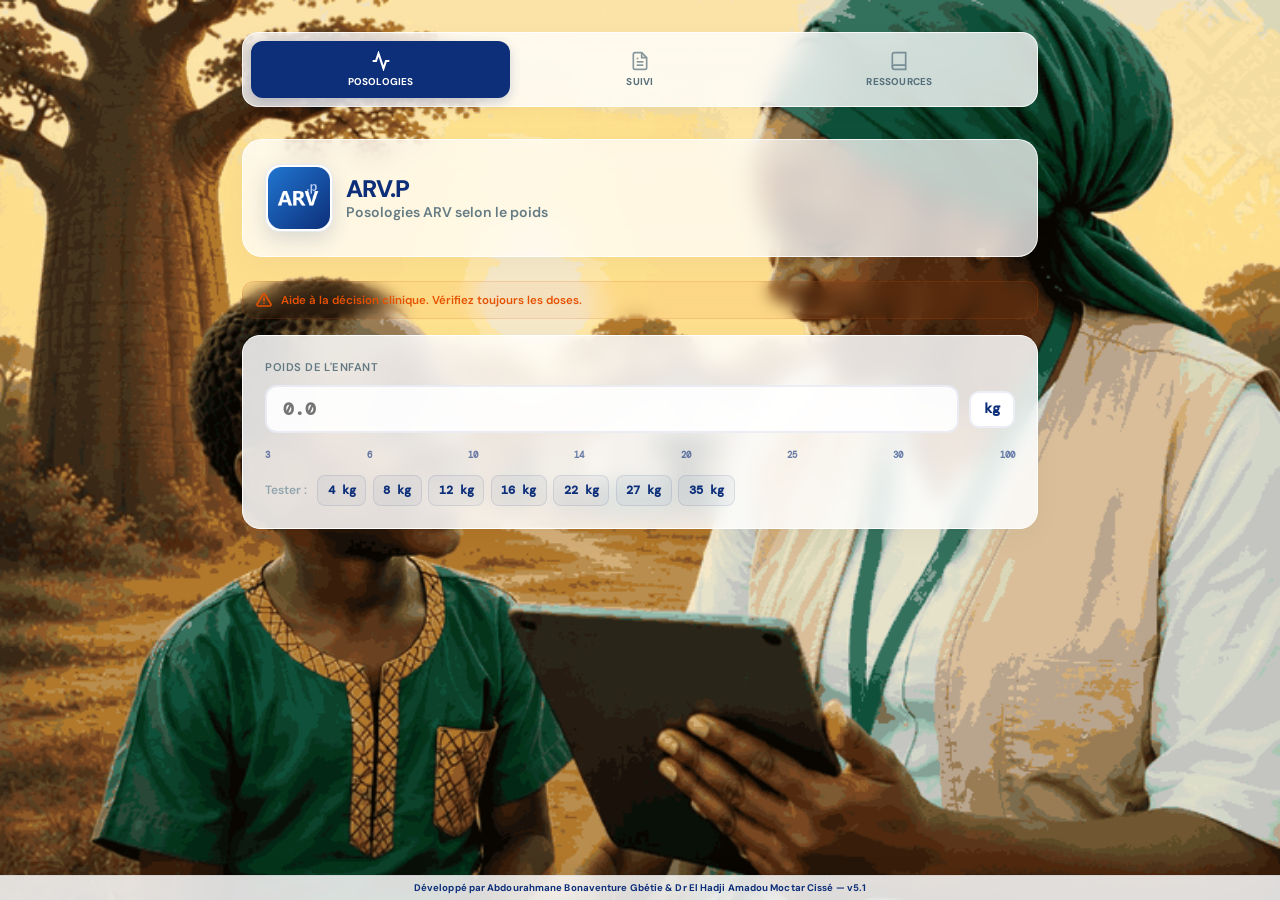
==== commit 97217402: "Hide MVA flowchart section and update encrypted bundle and update.json" ====
--- a/www/index.html
+++ b/www/index.html
@@ -99,9 +99,9 @@
           <span style="font-size:.72rem; color:#546e7a; font-weight:600">Touchez pour afficher en plein écran</span>
           <span style="font-size:.68rem; color:#1a4a96; font-weight:700">🔍 Plein écran</span>
         </div>
-        <img src="icons/signes_appel_vih_pediatrique.webp" alt="Signes d'appel du VIH pédiatrique" class="zoomable" width="1716" height="1235" tabindex="0" role="button" aria-label="Agrandir l'affiche des signes d'appel" style="width:100%; height:auto; display:block; cursor:zoom-in" />
+        <img src="[data-uri]" alt="Signes d'appel du VIH pédiatrique" class="zoomable" width="1716" height="1235" tabindex="0" role="button" aria-label="Agrandir l'affiche des signes d'appel" style="width:100%; height:auto; display:block; cursor:zoom-in" />
       </div>
-      <div class="card" style="padding:0; overflow:hidden; margin-bottom:.7rem; border-left:4px solid #b91c1c">
+      <div class="card" style="display:none; padding:0; overflow:hidden; margin-bottom:.7rem; border-left:4px solid #b91c1c">
         <div style="padding:1rem; padding-bottom:0">
           <div class="slabel" style="color:#b91c1c; font-size:.9rem">Organigramme MVA — Prise en charge du VIH chez l'enfant</div>
         </div>
--- a/www/css/styles.css
+++ b/www/css/styles.css
@@ -368,3 +368,24 @@
   .arv-card .dose-lbl{color:#546e7a}
   .arv-card .dchip{background:rgba(255,255,255,0.55);border-color:rgba(0,0,0,0.06)}
 }
+
+@media (min-width: 768px) {
+  #app {
+    max-width: 740px;
+    padding-top: max(1.5rem, env(safe-area-inset-top));
+    padding-left: max(1.5rem, env(safe-area-inset-left));
+    padding-right: max(1.5rem, env(safe-area-inset-right));
+  }
+  .header { padding: 1.5rem 1.4rem; }
+  .card { padding: 1.4rem; }
+  .nav-tabs { padding: 0.5rem; margin-bottom: 2rem; }
+}
+
+@media (min-width: 1024px) {
+  #app {
+    max-width: 860px;
+    padding-top: max(2rem, env(safe-area-inset-top));
+    padding-left: max(2rem, env(safe-area-inset-left));
+    padding-right: max(2rem, env(safe-area-inset-right));
+  }
+}
